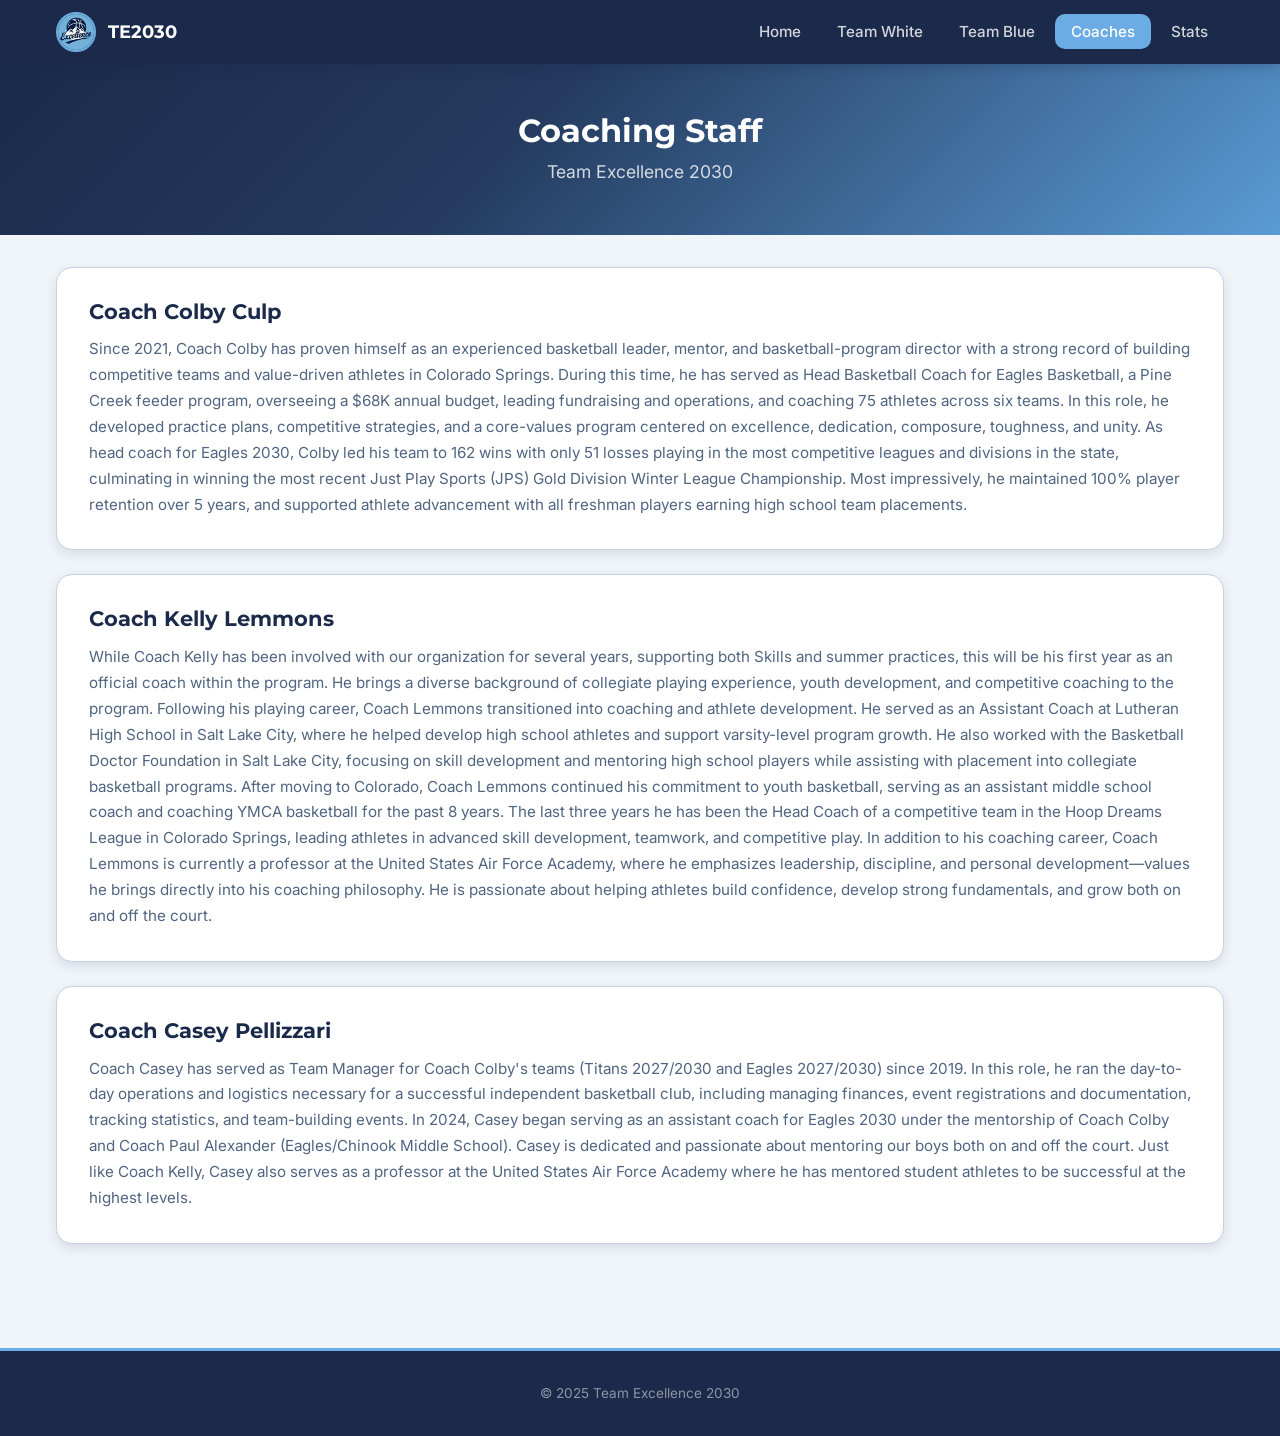
==== coaches.html @ e5146132 "Initial commit: TE2030 basketball website Static site with team rosters, coach bios, interactive sta" ====
<!DOCTYPE html>
<html lang="en">
<head>
  <meta charset="UTF-8">
  <meta name="viewport" content="width=device-width, initial-scale=1.0">
  <title>Coaches - TE2030</title>
  <link rel="preconnect" href="https://fonts.googleapis.com">
  <link rel="preconnect" href="https://fonts.gstatic.com" crossorigin>
  <link href="https://fonts.googleapis.com/css2?family=Inter:wght@400;500;600&family=Montserrat:wght@600;700;800&display=swap" rel="stylesheet">
  <link rel="stylesheet" href="css/styles.css">
  <style>
    .coach-card {
      background: var(--white);
      border-radius: var(--radius-lg);
      box-shadow: var(--shadow);
      padding: 2rem;
      margin-bottom: 1.5rem;
      border: 1px solid var(--border);
    }
    .coach-card h3 {
      font-size: 1.3rem;
      margin-bottom: 0.75rem;
      color: var(--navy);
    }
    .coach-card p {
      color: var(--text-muted);
      line-height: 1.7;
      font-size: 0.95rem;
    }
  </style>
</head>
<body>

  <nav class="navbar">
    <div class="nav-container">
      <a href="index.html" class="nav-brand">
        <img src="assets/images/logo-te.jpg" alt="TE2030 Logo">
        <span>TE2030</span>
      </a>
      <button class="nav-toggle" aria-label="Toggle navigation" aria-expanded="false">&#9776;</button>
      <ul class="nav-links">
        <li><a href="index.html">Home</a></li>
        <li><a href="team-white.html">Team White</a></li>
        <li><a href="team-blue.html">Team Blue</a></li>
        <li><a href="coaches.html" class="active">Coaches</a></li>
        <li><a href="stats.html">Stats</a></li>
      </ul>
    </div>
  </nav>

  <div class="page-header">
    <h1>Coaching Staff</h1>
    <p>Team Excellence 2030</p>
  </div>

  <div class="container">

    <div class="coach-card">
      <h3>Coach Colby Culp</h3>
      <p>Since 2021, Coach Colby has proven himself as an experienced basketball leader, mentor, and basketball-program director with a strong record of building competitive teams and value-driven athletes in Colorado Springs. During this time, he has served as Head Basketball Coach for Eagles Basketball, a Pine Creek feeder program, overseeing a $68K annual budget, leading fundraising and operations, and coaching 75 athletes across six teams. In this role, he developed practice plans, competitive strategies, and a core-values program centered on excellence, dedication, composure, toughness, and unity. As head coach for Eagles 2030, Colby led his team to 162 wins with only 51 losses playing in the most competitive leagues and divisions in the state, culminating in winning the most recent Just Play Sports (JPS) Gold Division Winter League Championship. Most impressively, he maintained 100% player retention over 5 years, and supported athlete advancement with all freshman players earning high school team placements.</p>
    </div>

    <div class="coach-card">
      <h3>Coach Kelly Lemmons</h3>
      <p>While Coach Kelly has been involved with our organization for several years, supporting both Skills and summer practices, this will be his first year as an official coach within the program. He brings a diverse background of collegiate playing experience, youth development, and competitive coaching to the program. Following his playing career, Coach Lemmons transitioned into coaching and athlete development. He served as an Assistant Coach at Lutheran High School in Salt Lake City, where he helped develop high school athletes and support varsity-level program growth. He also worked with the Basketball Doctor Foundation in Salt Lake City, focusing on skill development and mentoring high school players while assisting with placement into collegiate basketball programs. After moving to Colorado, Coach Lemmons continued his commitment to youth basketball, serving as an assistant middle school coach and coaching YMCA basketball for the past 8 years. The last three years he has been the Head Coach of a competitive team in the Hoop Dreams League in Colorado Springs, leading athletes in advanced skill development, teamwork, and competitive play. In addition to his coaching career, Coach Lemmons is currently a professor at the United States Air Force Academy, where he emphasizes leadership, discipline, and personal development&mdash;values he brings directly into his coaching philosophy. He is passionate about helping athletes build confidence, develop strong fundamentals, and grow both on and off the court.</p>
    </div>

    <div class="coach-card">
      <h3>Coach Casey Pellizzari</h3>
      <p>Coach Casey has served as Team Manager for Coach Colby's teams (Titans 2027/2030 and Eagles 2027/2030) since 2019. In this role, he ran the day-to-day operations and logistics necessary for a successful independent basketball club, including managing finances, event registrations and documentation, tracking statistics, and team-building events. In 2024, Casey began serving as an assistant coach for Eagles 2030 under the mentorship of Coach Colby and Coach Paul Alexander (Eagles/Chinook Middle School). Casey is dedicated and passionate about mentoring our boys both on and off the court. Just like Coach Kelly, Casey also serves as a professor at the United States Air Force Academy where he has mentored student athletes to be successful at the highest levels.</p>
    </div>

  </div>

  <footer class="footer">
    &copy; 2025 Team Excellence 2030
  </footer>

  <script src="js/main.js"></script>
</body>
</html>
---- css/styles.css ----
/* ===== CSS Variables ===== */
:root {
  --carolina-blue: #6CACE4;
  --carolina-dark: #5A9BD4;
  --carolina-light: #8FC4ED;
  --navy: #1B2A4A;
  --navy-light: #243a5e;
  --white: #FFFFFF;
  --off-white: #F0F5FA;
  --light-blue: #E1F0FB;
  --ice-blue: #D0E8F7;
  --text-dark: #1B2A4A;
  --text-muted: #506580;
  --border: #C5D3E0;
  --shadow-sm: 0 1px 3px rgba(27, 42, 74, 0.08);
  --shadow: 0 4px 12px rgba(27, 42, 74, 0.12);
  --shadow-lg: 0 8px 24px rgba(27, 42, 74, 0.16);
  --shadow-xl: 0 12px 40px rgba(27, 42, 74, 0.20);
  --radius: 10px;
  --radius-lg: 16px;
  --nav-height: 64px;
}

/* ===== Reset ===== */
*, *::before, *::after {
  box-sizing: border-box;
  margin: 0;
  padding: 0;
}

/* ===== Typography ===== */
body {
  font-family: 'Inter', sans-serif;
  color: var(--text-dark);
  background: var(--off-white);
  line-height: 1.6;
  min-height: 100vh;
}

h1, h2, h3, h4 {
  font-family: 'Montserrat', sans-serif;
  font-weight: 700;
  line-height: 1.2;
}

h1 { font-size: 2rem; }
h2 { font-size: 1.5rem; }
h3 { font-size: 1.25rem; }

a {
  color: var(--carolina-blue);
  text-decoration: none;
}
a:hover { text-decoration: underline; }

/* ===== Navigation ===== */
.navbar {
  background: var(--navy);
  position: sticky;
  top: 0;
  z-index: 100;
  box-shadow: 0 2px 12px rgba(27, 42, 74, 0.3);
}

.nav-container {
  max-width: 1200px;
  margin: 0 auto;
  padding: 0 1rem;
  display: flex;
  align-items: center;
  justify-content: space-between;
  height: var(--nav-height);
}

.nav-brand {
  display: flex;
  align-items: center;
  gap: 0.75rem;
  color: var(--white);
  font-family: 'Montserrat', sans-serif;
  font-weight: 700;
  font-size: 1.1rem;
  text-decoration: none;
}

.nav-brand img {
  height: 40px;
  width: 40px;
  border-radius: 50%;
  object-fit: cover;
  border: 2px solid var(--carolina-blue);
}

.nav-links {
  display: flex;
  list-style: none;
  gap: 0.25rem;
}

.nav-links a {
  color: rgba(255, 255, 255, 0.8);
  padding: 0.5rem 1rem;
  border-radius: var(--radius);
  font-weight: 500;
  font-size: 0.95rem;
  transition: background 0.2s, color 0.2s;
  text-decoration: none;
}

.nav-links a:hover {
  background: rgba(108, 172, 228, 0.2);
  color: var(--white);
}

.nav-links a.active {
  background: var(--carolina-blue);
  color: var(--white);
}

.nav-toggle {
  display: none;
  background: none;
  border: none;
  color: var(--white);
  font-size: 1.5rem;
  cursor: pointer;
  padding: 0.5rem;
  line-height: 1;
}

/* ===== Layout ===== */
.container {
  max-width: 1200px;
  margin: 0 auto;
  padding: 2rem 1rem;
}

.page-header {
  text-align: center;
  padding: 3rem 1rem;
  background: linear-gradient(135deg, var(--navy) 0%, var(--navy-light) 40%, var(--carolina-dark) 100%);
  color: var(--white);
}


.page-header h1 {
  margin-bottom: 0.5rem;
}

.page-header p {
  color: rgba(255, 255, 255, 0.8);
  font-size: 1.1rem;
}

/* ===== Hero Section ===== */
.hero {
  text-align: center;
  padding: 5rem 1rem 4rem;
  background: linear-gradient(160deg, var(--navy) 0%, #1e3460 30%, var(--carolina-dark) 80%, var(--carolina-blue) 100%);
  color: var(--white);
}


.hero-logo {
  width: 140px;
  height: 140px;
  border-radius: 20px;
  object-fit: cover;
  border: 4px solid rgba(255, 255, 255, 0.3);
  margin-bottom: 1.5rem;
  box-shadow: 0 8px 32px rgba(0, 0, 0, 0.3);
}

.hero h1 {
  font-size: 2.75rem;
  margin-bottom: 0.5rem;
  font-weight: 800;
}

.hero p {
  font-size: 1.25rem;
  color: rgba(255, 255, 255, 0.85);
  max-width: 600px;
  margin: 0 auto;
  font-weight: 500;
  letter-spacing: 0.5px;
}

/* ===== Cards ===== */
.card-grid {
  display: grid;
  grid-template-columns: repeat(auto-fit, minmax(280px, 1fr));
  gap: 1.5rem;
  margin-top: 2rem;
}

.card {
  background: var(--white);
  border-radius: var(--radius-lg);
  box-shadow: var(--shadow);
  padding: 2rem 1.5rem;
  text-align: center;
  transition: transform 0.25s, box-shadow 0.25s;
  text-decoration: none;
  color: var(--text-dark);
  display: block;
  border: 2px solid transparent;
  position: relative;
  overflow: hidden;
}


.card:hover {
  transform: translateY(-6px);
  box-shadow: var(--shadow-xl);
  border-color: var(--carolina-blue);
  text-decoration: none;
}


.card-white {
  background: var(--white);
  border-color: var(--border);
}

.card-blue {
  background: var(--carolina-blue);
  color: var(--white);
}

.card-blue p {
  color: rgba(255, 255, 255, 0.85);
}

.card-stats {
  background: var(--navy);
  color: var(--white);
}

.card-stats p {
  color: #FFFFFF !important;
  font-weight: 600;
}

.card h3 {
  margin-bottom: 0.5rem;
  font-size: 1.2rem;
}

.card p {
  color: var(--text-muted);
  font-size: 0.9rem;
  line-height: 1.5;
  font-weight: 600;
}

/* ===== Tables ===== */
.table-wrapper {
  overflow-x: auto;
  -webkit-overflow-scrolling: touch;
  background: var(--white);
  border-radius: var(--radius-lg);
  box-shadow: var(--shadow);
  border: 1px solid var(--border);
}

table {
  width: 100%;
  border-collapse: collapse;
  font-size: 0.8rem;
  white-space: nowrap;
}

thead {
  background: linear-gradient(135deg, var(--navy) 0%, var(--navy-light) 100%);
  color: var(--white);
}

th {
  padding: 0.5rem 0.35rem;
  text-align: center;
  font-weight: 600;
  font-size: 0.7rem;
  text-transform: uppercase;
  letter-spacing: 0.3px;
  cursor: pointer;
  user-select: none;
  position: relative;
}

th:hover {
  background: rgba(108, 172, 228, 0.15);
}

th .sort-arrow {
  margin-left: 4px;
  font-size: 0.7rem;
  opacity: 0.5;
}

th.sort-active .sort-arrow {
  opacity: 1;
}

td {
  padding: 0.4rem 0.3rem;
  text-align: center;
  border-bottom: 1px solid var(--border);
}

/* Player name column - left aligned and sticky */
th:nth-child(2),
td:nth-child(2) {
  text-align: left;
  position: sticky;
  left: 0;
  z-index: 1;
}

th:nth-child(2) {
  z-index: 2;
}

td:nth-child(2) {
  background: inherit;
}

tbody tr:nth-child(even) {
  background: var(--light-blue);
}

tbody tr:hover {
  background: var(--ice-blue);
}

/* ===== Roster Table ===== */
.roster-table th:first-child,
.roster-table td:first-child {
  width: 60px;
}

.roster-table td:nth-child(2) {
  position: static;
}

/* ===== Team Page Header ===== */
.team-header-white {
  background: linear-gradient(135deg, var(--light-blue) 0%, var(--ice-blue) 50%, #c5dff0 100%);
  color: var(--navy);
}

.team-header-blue {
  background: linear-gradient(135deg, var(--navy) 0%, #1e3460 40%, var(--carolina-dark) 100%);
  color: var(--white);
}

.team-header-blue p {
  color: rgba(255, 255, 255, 0.8);
}

.team-header-white p {
  color: var(--text-muted);
}

/* ===== Stats Page ===== */
.stats-controls {
  display: flex;
  flex-wrap: wrap;
  gap: 1rem;
  align-items: center;
  margin-bottom: 1.5rem;
}

.tab-group {
  display: flex;
  border-radius: var(--radius);
  overflow: hidden;
  border: 2px solid var(--carolina-blue);
}

.tab-btn {
  padding: 0.6rem 1.5rem;
  border: none;
  background: var(--white);
  color: var(--navy);
  font-weight: 600;
  font-size: 0.9rem;
  cursor: pointer;
  transition: background 0.2s, color 0.2s;
  font-family: 'Montserrat', sans-serif;
}

.tab-btn.active {
  background: var(--carolina-blue);
  color: var(--white);
}

.tab-btn:hover:not(.active) {
  background: var(--light-blue);
}

.filter-select {
  padding: 0.6rem 1rem;
  border: 2px solid var(--border);
  border-radius: var(--radius);
  font-size: 0.9rem;
  font-family: 'Inter', sans-serif;
  background: var(--white);
  color: var(--text-dark);
  min-width: 200px;
  transition: border-color 0.2s;
}

.filter-select:focus {
  outline: none;
  border-color: var(--carolina-blue);
}

.btn {
  display: inline-block;
  padding: 0.65rem 1.5rem;
  border: none;
  border-radius: var(--radius);
  font-weight: 600;
  font-size: 0.9rem;
  cursor: pointer;
  font-family: 'Montserrat', sans-serif;
  text-decoration: none;
  transition: all 0.2s;
}

.btn:hover {
  text-decoration: none;
}

.btn:active {
  transform: scale(0.98);
}

.btn-primary {
  background: linear-gradient(135deg, var(--carolina-blue) 0%, var(--carolina-dark) 100%);
  color: var(--white);
  box-shadow: 0 2px 8px rgba(108, 172, 228, 0.4);
}

.btn-primary:hover {
  background: linear-gradient(135deg, var(--carolina-dark) 0%, #4a8bc4 100%);
  color: var(--white);
  box-shadow: 0 4px 12px rgba(108, 172, 228, 0.5);
}

.btn-navy {
  background: linear-gradient(135deg, var(--navy) 0%, var(--navy-light) 100%);
  color: var(--white);
  box-shadow: 0 2px 8px rgba(27, 42, 74, 0.3);
}

.btn-navy:hover {
  background: linear-gradient(135deg, var(--navy-light) 0%, #2e4e78 100%);
  color: var(--white);
  box-shadow: 0 4px 12px rgba(27, 42, 74, 0.4);
}

.btn-danger {
  background: #e74c3c;
  color: var(--white);
}

.btn-danger:hover {
  background: #c0392b;
}

.team-summary {
  display: grid;
  grid-template-columns: repeat(auto-fit, minmax(140px, 1fr));
  gap: 1rem;
  margin-bottom: 1.5rem;
}

.summary-card {
  background: var(--white);
  border-radius: var(--radius-lg);
  padding: 1.25rem;
  text-align: center;
  box-shadow: var(--shadow);
  border: 1px solid var(--border);
}

.summary-card .label {
  font-size: 0.8rem;
  color: var(--text-muted);
  text-transform: uppercase;
  letter-spacing: 0.5px;
  margin-bottom: 0.25rem;
}

.summary-card .value {
  font-size: 1.5rem;
  font-weight: 700;
  font-family: 'Montserrat', sans-serif;
  color: var(--navy);
}

.guest-badge {
  display: inline-block;
  background: var(--carolina-blue);
  color: var(--white);
  font-size: 0.65rem;
  font-weight: 700;
  padding: 0.1rem 0.35rem;
  border-radius: 3px;
  margin-left: 0.35rem;
  vertical-align: middle;
}

.stats-actions {
  display: flex;
  justify-content: flex-end;
  margin-bottom: 1rem;
}

.no-data-message {
  text-align: center;
  padding: 3rem 1rem;
  color: var(--text-muted);
  font-size: 1.1rem;
}

/* ===== Stat Entry Page ===== */
.password-overlay {
  position: fixed;
  inset: 0;
  background: linear-gradient(135deg, rgba(27, 42, 74, 0.92) 0%, rgba(108, 172, 228, 0.85) 100%);
  display: flex;
  align-items: center;
  justify-content: center;
  z-index: 1000;
}

.password-modal {
  background: var(--white);
  border-radius: var(--radius-lg);
  padding: 2.5rem;
  max-width: 400px;
  width: 90%;
  text-align: center;
  box-shadow: var(--shadow-xl);
  border-top: 4px solid var(--carolina-blue);
}

.password-modal h2 {
  margin-bottom: 0.5rem;
  color: var(--navy);
}

.password-modal p {
  color: var(--text-muted);
  margin-bottom: 1.5rem;
}

.password-modal input {
  width: 100%;
  padding: 0.75rem 1rem;
  border: 2px solid var(--border);
  border-radius: var(--radius);
  font-size: 1rem;
  text-align: center;
  margin-bottom: 1rem;
  font-family: 'Inter', sans-serif;
  transition: border-color 0.2s;
}

.password-modal input:focus {
  outline: none;
  border-color: var(--carolina-blue);
  box-shadow: 0 0 0 3px rgba(108, 172, 228, 0.2);
}

.password-error {
  color: #e74c3c;
  font-size: 0.85rem;
  margin-bottom: 0.5rem;
  display: none;
}

.entry-form {
  background: var(--white);
  border-radius: var(--radius-lg);
  box-shadow: var(--shadow);
  padding: 1.5rem;
  margin-bottom: 1.5rem;
  border: 1px solid var(--border);
}

.form-row {
  display: grid;
  grid-template-columns: repeat(auto-fit, minmax(200px, 1fr));
  gap: 1rem;
  margin-bottom: 1rem;
}

.form-group {
  display: flex;
  flex-direction: column;
  gap: 0.35rem;
}

.form-group label {
  font-weight: 600;
  font-size: 0.85rem;
  color: var(--text-muted);
  text-transform: uppercase;
  letter-spacing: 0.5px;
}

.form-group input,
.form-group select {
  padding: 0.6rem 0.75rem;
  border: 2px solid var(--border);
  border-radius: var(--radius);
  font-size: 0.95rem;
  font-family: 'Inter', sans-serif;
  color: var(--text-dark);
  transition: border-color 0.2s;
}

.form-group input:focus,
.form-group select:focus {
  outline: none;
  border-color: var(--carolina-blue);
  box-shadow: 0 0 0 3px rgba(108, 172, 228, 0.15);
}

.form-actions {
  display: flex;
  gap: 1rem;
  justify-content: center;
  margin-top: 1.5rem;
  flex-wrap: wrap;
}

.success-message {
  text-align: center;
  padding: 2rem;
  background: linear-gradient(135deg, #d4edda, #c3e6cb);
  border: 2px solid #28a745;
  border-radius: var(--radius-lg);
  margin-top: 1rem;
  display: none;
}

.success-message h3 {
  color: #155724;
  margin-bottom: 0.5rem;
}

.success-message a {
  color: #155724;
  font-weight: 600;
}

/* ===== Import JSON Section ===== */
.import-section {
  margin-top: 1.5rem;
  padding: 1.5rem;
  background: var(--white);
  border: 2px dashed var(--border);
  border-radius: var(--radius-lg);
}

.import-section h3 {
  margin-bottom: 0.75rem;
}

.import-section textarea {
  width: 100%;
  min-height: 120px;
  padding: 0.75rem;
  border: 2px solid var(--border);
  border-radius: var(--radius);
  font-family: 'Courier New', monospace;
  font-size: 0.85rem;
  resize: vertical;
  margin-bottom: 0.75rem;
  transition: border-color 0.2s;
}

.import-section textarea:focus {
  outline: none;
  border-color: var(--carolina-blue);
}

/* ===== Coming Soon ===== */
.coming-soon {
  text-align: center;
  padding: 2rem;
  background: var(--white);
  border-radius: var(--radius-lg);
  box-shadow: var(--shadow);
  color: var(--text-muted);
  margin-top: 2rem;
  border: 2px dashed var(--border);
}

/* ===== Footer ===== */
.footer {
  text-align: center;
  padding: 2rem 1rem;
  background: var(--navy);
  color: rgba(255, 255, 255, 0.5);
  font-size: 0.85rem;
  margin-top: 3rem;
  border-top: 3px solid var(--carolina-blue);
}

/* ===== Loading Spinner ===== */
.loading {
  text-align: center;
  padding: 3rem;
  color: var(--text-muted);
}

.loading::after {
  content: "";
  display: inline-block;
  width: 24px;
  height: 24px;
  border: 3px solid var(--border);
  border-top-color: var(--carolina-blue);
  border-radius: 50%;
  animation: spin 0.8s linear infinite;
  margin-left: 0.5rem;
  vertical-align: middle;
}

@keyframes spin {
  to { transform: rotate(360deg); }
}

/* ===== Mobile Responsive ===== */
@media (max-width: 768px) {
  .nav-toggle {
    display: block;
  }

  .nav-links {
    display: none;
    position: absolute;
    top: var(--nav-height);
    left: 0;
    right: 0;
    background: var(--navy);
    flex-direction: column;
    padding: 0.5rem 1rem 1rem;
    box-shadow: 0 4px 12px rgba(0, 0, 0, 0.2);
  }

  .nav-links.open {
    display: flex;
  }

  .nav-links a {
    padding: 0.75rem 1rem;
    min-height: 44px;
    display: flex;
    align-items: center;
  }

  .hero {
    padding: 3rem 1rem;
  }

  .hero h1 {
    font-size: 1.75rem;
  }

  .hero-logo {
    width: 100px;
    height: 100px;
  }

  h1 { font-size: 1.5rem; }
  h2 { font-size: 1.25rem; }

  .stats-controls {
    flex-direction: column;
    align-items: stretch;
  }

  .filter-select {
    min-width: 100%;
  }

  .form-actions {
    flex-direction: column;
  }

  .form-actions .btn {
    width: 100%;
    text-align: center;
  }

  .team-summary {
    grid-template-columns: repeat(2, 1fr);
  }
}

@media (max-width: 480px) {
  .container {
    padding: 1rem 0.75rem;
  }

  .team-summary {
    grid-template-columns: 1fr 1fr;
  }

  .card-grid {
    grid-template-columns: 1fr;
  }
}
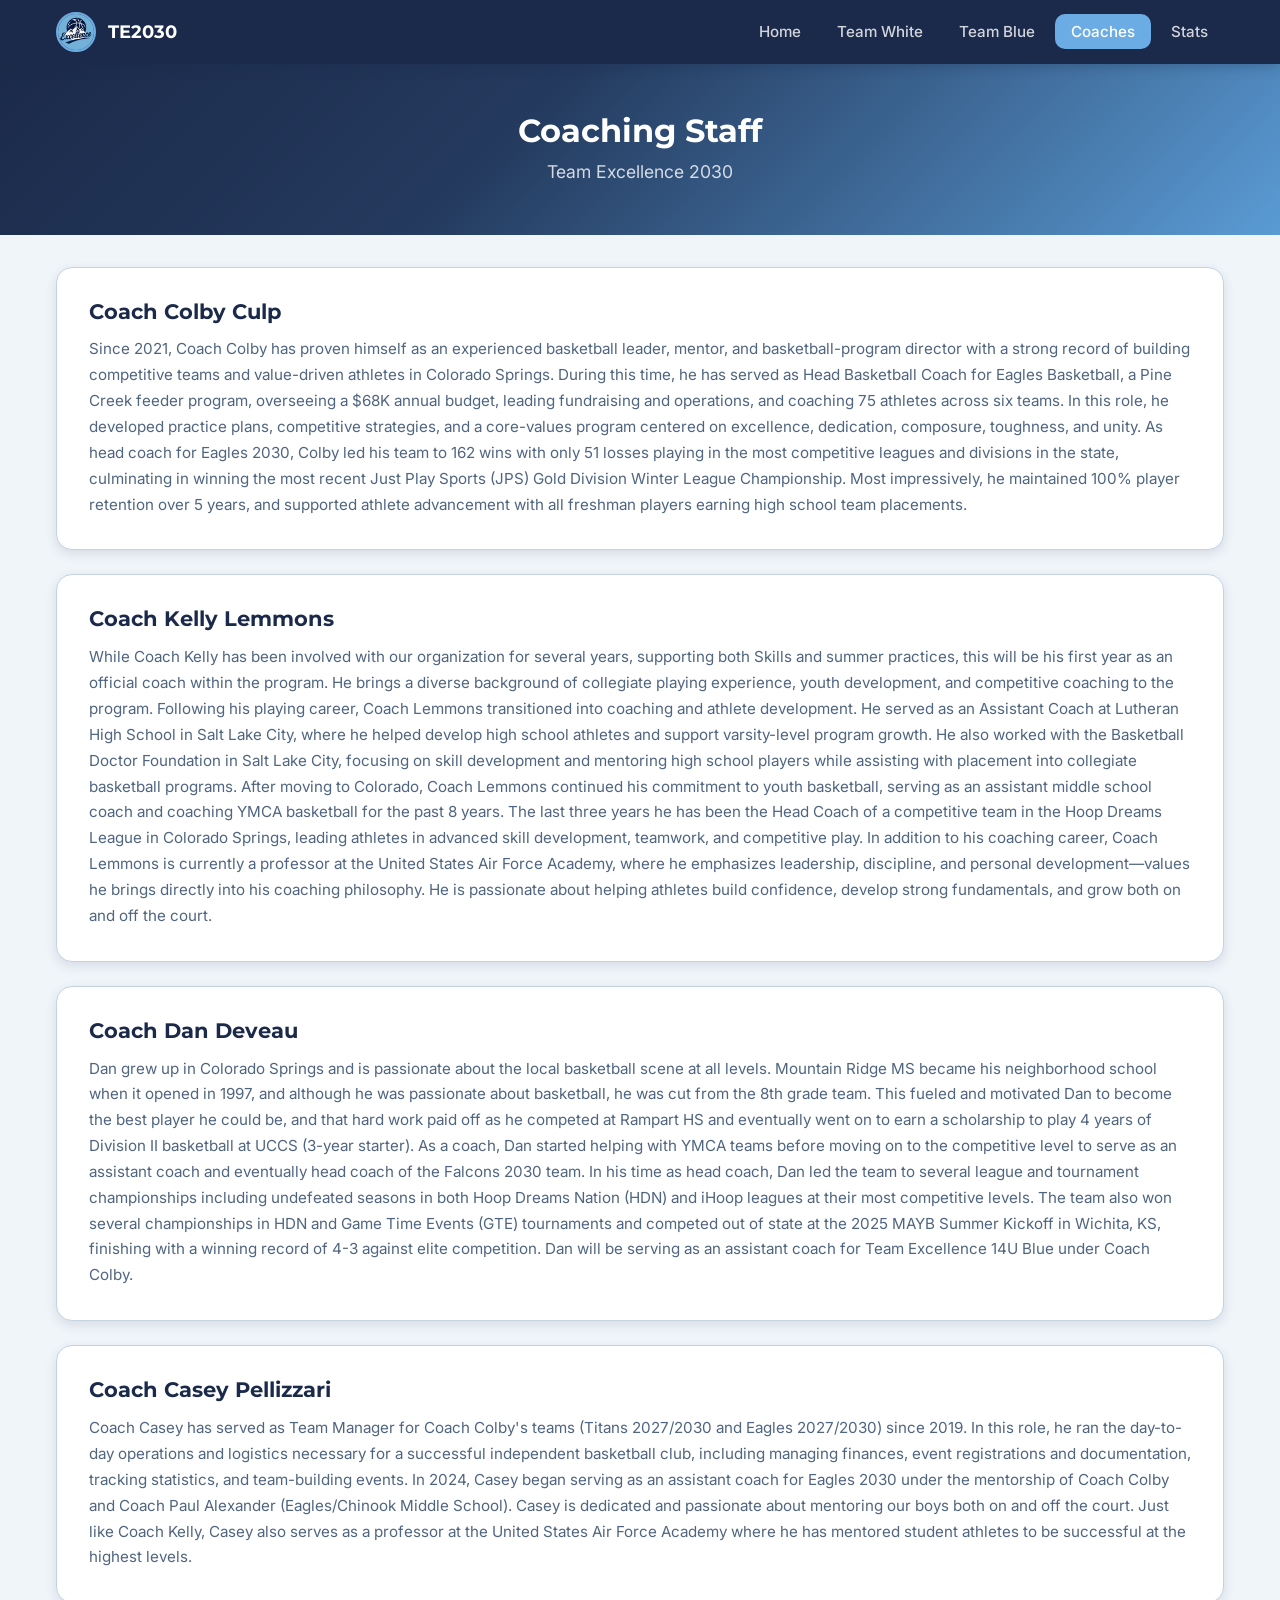
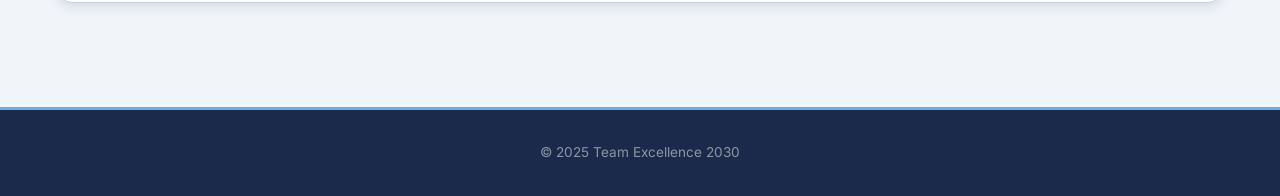
==== commit 0598a399: "Add stats password, totals toggle, game picker, White team photo, Coach Dan - stats.html / stats-vie" ====
--- a/coaches.html
+++ b/coaches.html
@@ -66,6 +66,11 @@
     </div>
 
     <div class="coach-card">
+      <h3>Coach Dan Deveau</h3>
+      <p>Dan grew up in Colorado Springs and is passionate about the local basketball scene at all levels. Mountain Ridge MS became his neighborhood school when it opened in 1997, and although he was passionate about basketball, he was cut from the 8th grade team. This fueled and motivated Dan to become the best player he could be, and that hard work paid off as he competed at Rampart HS and eventually went on to earn a scholarship to play 4 years of Division II basketball at UCCS (3-year starter). As a coach, Dan started helping with YMCA teams before moving on to the competitive level to serve as an assistant coach and eventually head coach of the Falcons 2030 team. In his time as head coach, Dan led the team to several league and tournament championships including undefeated seasons in both Hoop Dreams Nation (HDN) and iHoop leagues at their most competitive levels. The team also won several championships in HDN and Game Time Events (GTE) tournaments and competed out of state at the 2025 MAYB Summer Kickoff in Wichita, KS, finishing with a winning record of 4-3 against elite competition. Dan will be serving as an assistant coach for Team Excellence 14U Blue under Coach Colby.</p>
+    </div>
+
+    <div class="coach-card">
       <h3>Coach Casey Pellizzari</h3>
       <p>Coach Casey has served as Team Manager for Coach Colby's teams (Titans 2027/2030 and Eagles 2027/2030) since 2019. In this role, he ran the day-to-day operations and logistics necessary for a successful independent basketball club, including managing finances, event registrations and documentation, tracking statistics, and team-building events. In 2024, Casey began serving as an assistant coach for Eagles 2030 under the mentorship of Coach Colby and Coach Paul Alexander (Eagles/Chinook Middle School). Casey is dedicated and passionate about mentoring our boys both on and off the court. Just like Coach Kelly, Casey also serves as a professor at the United States Air Force Academy where he has mentored student athletes to be successful at the highest levels.</p>
     </div>
--- a/css/styles.css
+++ b/css/styles.css
@@ -194,6 +194,10 @@
   margin-top: 2rem;
 }
 
+.values-grid {
+  grid-template-columns: repeat(4, 1fr);
+}
+
 .card {
   background: var(--white);
   border-radius: var(--radius-lg);
@@ -319,10 +323,19 @@
 
 th:nth-child(2) {
   z-index: 2;
+  background: var(--navy);
 }
 
 td:nth-child(2) {
-  background: inherit;
+  background: var(--white);
+}
+
+tbody tr:nth-child(even) td:nth-child(2) {
+  background: var(--light-blue);
+}
+
+tbody tr:hover td:nth-child(2) {
+  background: var(--ice-blue);
 }
 
 tbody tr:nth-child(even) {
@@ -352,6 +365,16 @@
 .team-header-blue {
   background: linear-gradient(135deg, var(--navy) 0%, #1e3460 40%, var(--carolina-dark) 100%);
   color: var(--white);
+}
+
+.team-photo {
+  display: block;
+  max-width: 840px;
+  width: 100%;
+  border-radius: var(--radius-lg);
+  box-shadow: 0 8px 32px rgba(0, 0, 0, 0.4);
+  margin: 1.5rem auto 0;
+  border: 3px solid rgba(255, 255, 255, 0.2);
 }
 
 .team-header-blue p {
@@ -690,6 +713,78 @@
   border-color: var(--carolina-blue);
 }
 
+/* ===== Photo Gallery ===== */
+.photo-gallery {
+  display: flex;
+  flex-wrap: wrap;
+  justify-content: center;
+  gap: 0.75rem;
+}
+
+.photo-item {
+  flex: 0 0 auto;
+  height: 360px;
+  display: block;
+  border-radius: var(--radius);
+  overflow: hidden;
+  box-shadow: var(--shadow);
+}
+
+.photo-item img {
+  height: 100%;
+  width: auto;
+  display: block;
+  transition: transform 0.3s, opacity 0.3s;
+}
+
+.photo-item:hover img {
+  transform: scale(1.04);
+  opacity: 0.9;
+}
+
+@media (max-width: 600px) {
+  .photo-item {
+    height: 160px;
+  }
+}
+
+/* ===== YouTube Card ===== */
+.youtube-card {
+  display: inline-flex;
+  align-items: center;
+  gap: 1.25rem;
+  background: var(--white);
+  border-radius: var(--radius-lg);
+  box-shadow: var(--shadow);
+  padding: 1.5rem 2rem;
+  text-decoration: none;
+  color: var(--text-dark);
+  border: 2px solid var(--border);
+  transition: transform 0.25s, box-shadow 0.25s, border-color 0.25s;
+  max-width: 420px;
+  width: 100%;
+}
+
+.youtube-card:hover {
+  transform: translateY(-4px);
+  box-shadow: var(--shadow-xl);
+  border-color: #FF0000;
+  text-decoration: none;
+}
+
+.youtube-card-title {
+  font-family: 'Montserrat', sans-serif;
+  font-weight: 700;
+  font-size: 1.15rem;
+  color: var(--navy);
+  margin-bottom: 0.2rem;
+}
+
+.youtube-card-sub {
+  font-size: 0.9rem;
+  color: var(--text-muted);
+}
+
 /* ===== Coming Soon ===== */
 .coming-soon {
   text-align: center;
@@ -782,6 +877,10 @@
   h1 { font-size: 1.5rem; }
   h2 { font-size: 1.25rem; }
 
+  .values-grid {
+    grid-template-columns: repeat(2, 1fr);
+  }
+
   .stats-controls {
     flex-direction: column;
     align-items: stretch;
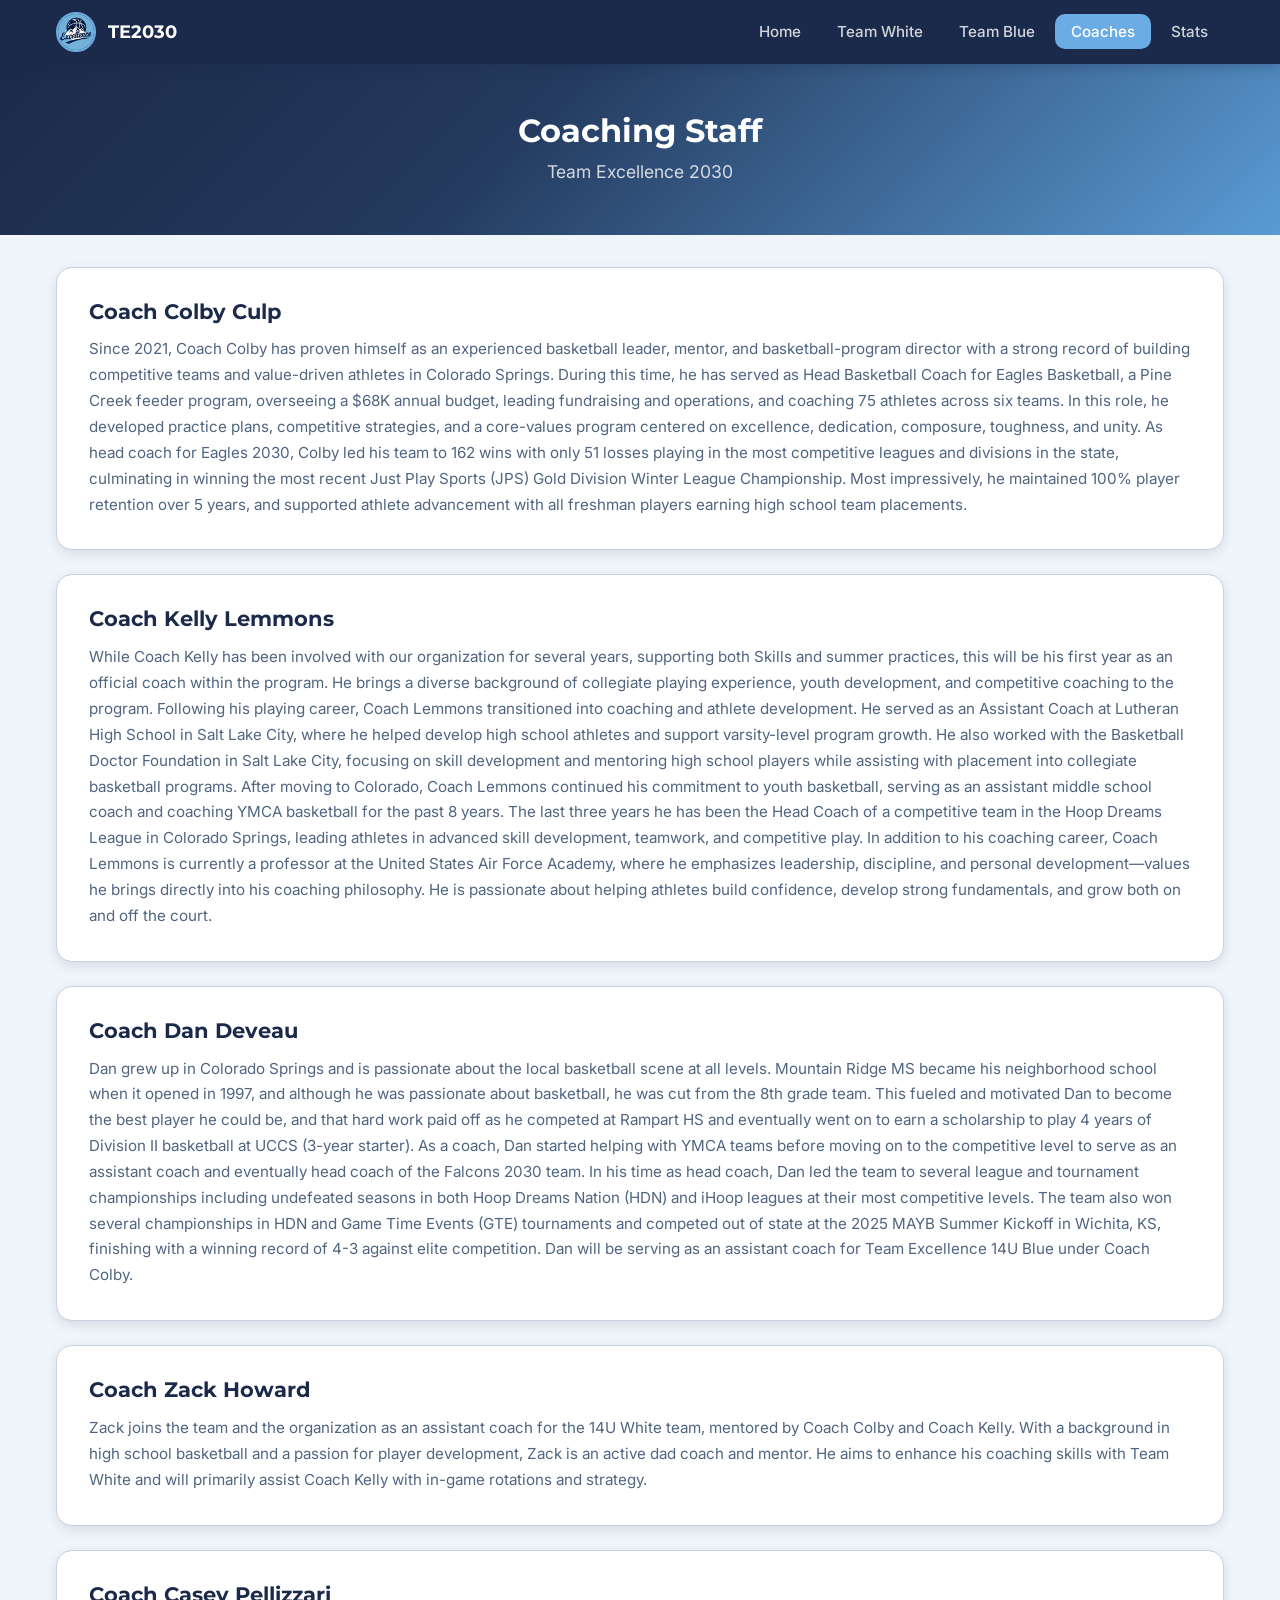
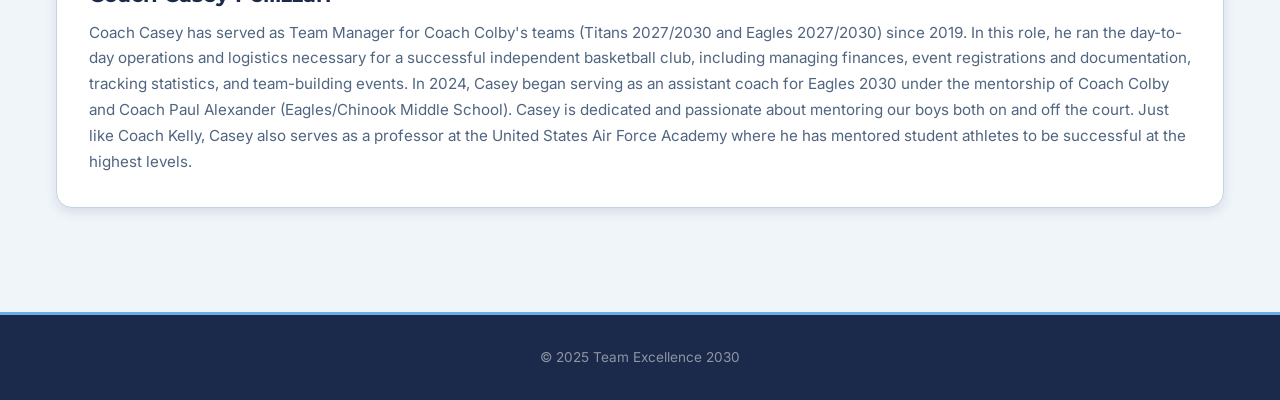
==== commit 1b7f52f0: "Add Coach Zack Howard to coaching staff page Co-Authored-By: Claude Sonnet 4.6 <noreply@anthropic.co" ====
--- a/coaches.html
+++ b/coaches.html
@@ -71,6 +71,11 @@
     </div>
 
     <div class="coach-card">
+      <h3>Coach Zack Howard</h3>
+      <p>Zack joins the team and the organization as an assistant coach for the 14U White team, mentored by Coach Colby and Coach Kelly. With a background in high school basketball and a passion for player development, Zack is an active dad coach and mentor. He aims to enhance his coaching skills with Team White and will primarily assist Coach Kelly with in-game rotations and strategy.</p>
+    </div>
+
+    <div class="coach-card">
       <h3>Coach Casey Pellizzari</h3>
       <p>Coach Casey has served as Team Manager for Coach Colby's teams (Titans 2027/2030 and Eagles 2027/2030) since 2019. In this role, he ran the day-to-day operations and logistics necessary for a successful independent basketball club, including managing finances, event registrations and documentation, tracking statistics, and team-building events. In 2024, Casey began serving as an assistant coach for Eagles 2030 under the mentorship of Coach Colby and Coach Paul Alexander (Eagles/Chinook Middle School). Casey is dedicated and passionate about mentoring our boys both on and off the court. Just like Coach Kelly, Casey also serves as a professor at the United States Air Force Academy where he has mentored student athletes to be successful at the highest levels.</p>
     </div>
